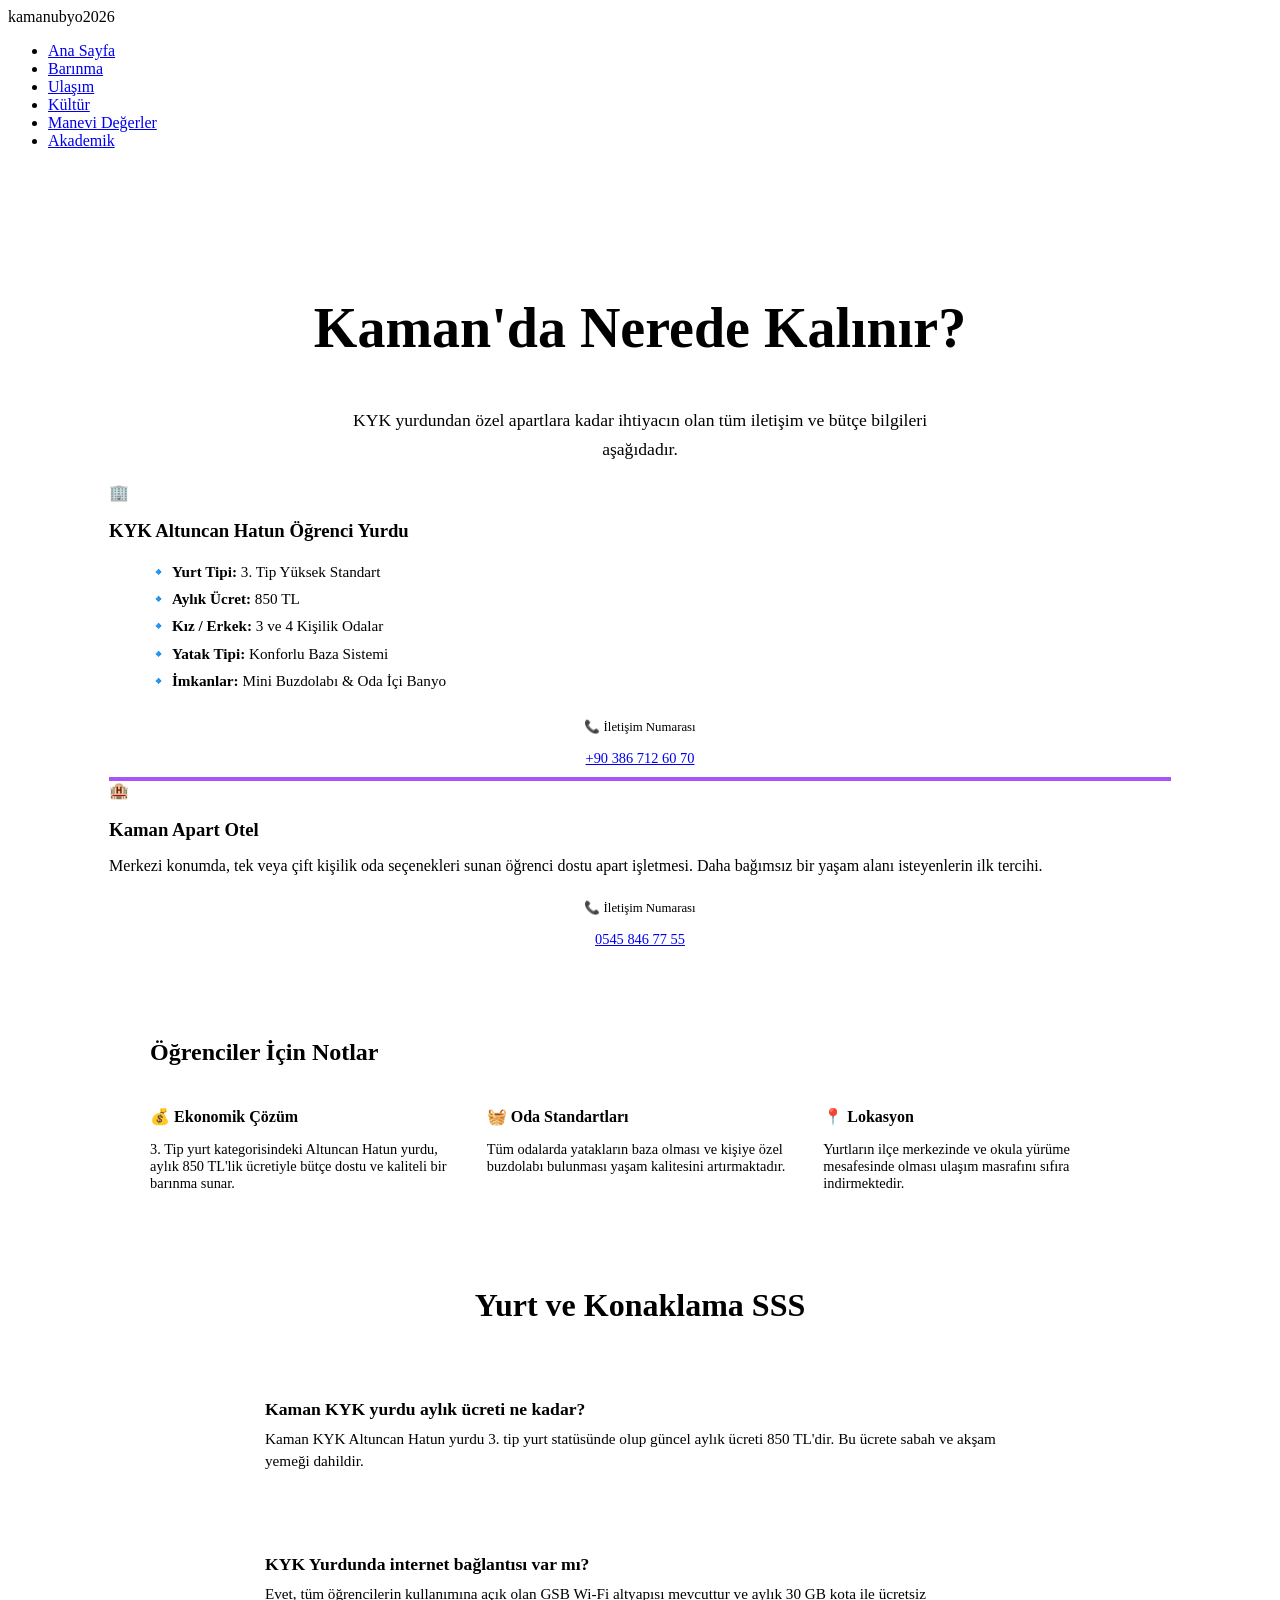
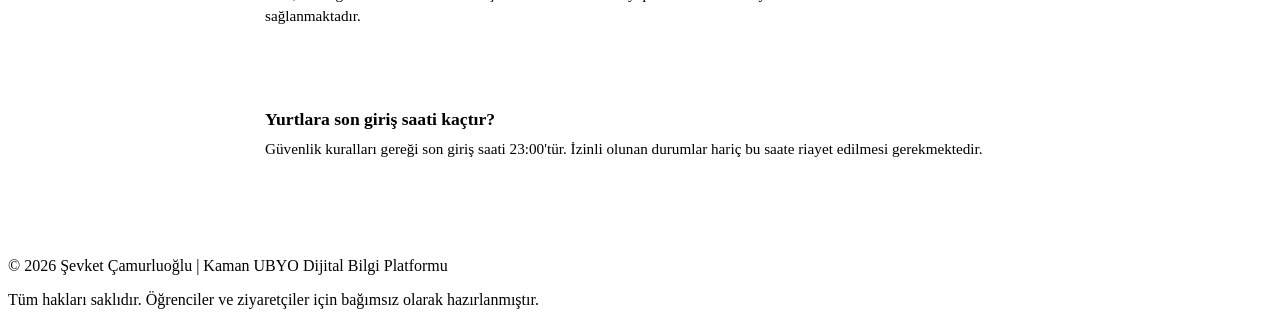
==== barinma.html @ aa822886 "Add files via upload" ====
<!DOCTYPE html>
<html lang="tr">
<head>
    <meta charset="UTF-8">
    <meta name="viewport" content="width=device-width, initial-scale=1.0">
    <title>Kaman Barınma ve Yurt Rehberi | kamanubyo2026</title>
    <meta name="description" content="Kaman KYK Altuncan Hatun Öğrenci Yurdu (3. Tip) imkanları ve aylık 850 TL güncel fiyatı. Oda özellikleri ve konaklama rehberi.">
    <link rel="stylesheet" href="css/style.css">
    <link rel="icon" type="image/png" href="img/logo.png"> <link rel="icon" href="data:image/svg+xml,<svg xmlns=%22http://www.w3.org/2000/svg%22 viewBox=%220 0 100 100%22><text y=%22.9em%22 font-size=%2290%22>🎓</text></svg>">

    
    <script type="application/ld+json">
    {
      "@context": "https://schema.org",
      "@type": "FAQPage",
      "mainEntity": [{
        "@type": "Question",
        "name": "Kaman KYK yurdu fiyatı ne kadar?",
        "acceptedAnswer": {
          "@type": "Answer",
          "text": "Kaman'daki KYK Altuncan Hatun Öğrenci Yurdu 3. tip bir yurt olup, 2026 yılı aylık ücreti 850 TL'dir."
        }
      }]
    }
    </script>
</head>
<body>

    <header>
        <nav class="navbar">
            <div class="logo">kamanubyo2026</div>
            <ul class="nav-links">
                <li><a href="index.html">Ana Sayfa</a></li>
                <li><a href="barinma.html">Barınma</a></li>
                <li><a href="ulasim.html">Ulaşım</a></li> 
                <li><a href="kultur.html">Kültür</a></li>
                <li><a href="degerler.html">Manevi Değerler</a></li>
                <li><a href="rehber.html">Akademik</a></li>
            </ul>
        </nav>
    </header>

    <main style="padding-top: 80px;">
        
        <section class="page-header" style="text-align: center; padding: 40px 8% 10px;">
            <h1 style="font-size: 3.5rem; margin-top: 10px;">Kaman'da <span class="gradient-text">Nerede Kalınır?</span></h1>
            <p style="color: var(--text-muted); max-width: 600px; margin: 15px auto 0; font-size: 1.1rem; line-height: 1.6;">KYK yurdundan özel apartlara kadar ihtiyacın olan tüm iletişim ve bütçe bilgileri aşağıdadır.</p>
        </section>

        <section class="grid-container" style="padding: 10px 8% 20px;">
            
            <div class="feature-card" style="border-top: 4px solid var(--accent-color);">
                <div class="icon">🏢</div>
                <h3 style="margin-bottom: 15px;">KYK Altuncan Hatun Öğrenci Yurdu</h3>
                <ul style="color: var(--text-muted); list-style: none; font-size: 0.95rem; margin-bottom: 25px; line-height: 1.8;">
                    <li>🔹 <strong>Yurt Tipi:</strong> 3. Tip Yüksek Standart</li>
                    <li>🔹 <strong>Aylık Ücret:</strong> 850 TL</li>
                    <li>🔹 <strong>Kız / Erkek:</strong> 3 ve 4 Kişilik Odalar</li>
                    <li>🔹 <strong>Yatak Tipi:</strong> Konforlu Baza Sistemi</li>
                    <li>🔹 <strong>İmkanlar:</strong> Mini Buzdolabı & Oda İçi Banyo</li>
                </ul>
                <div style="text-align: center;">
                    <span style="display: block; font-size: 0.8rem; color: var(--text-muted); margin-bottom: 5px;">📞 İletişim Numarası</span>
                    <a href="tel:+903867126070" class="btn-glow" style="padding: 10px 20px; font-size: 0.9rem; display: inline-block;">+90 386 712 60 70</a>
                </div>
            </div>

            <div class="feature-card" style="border-top: 4px solid #a855f7;">
                <div class="icon">🏨</div>
                <h3 style="margin-bottom: 15px;">Kaman Apart Otel</h3>
                <p style="color: var(--text-muted); margin-bottom: 25px;">Merkezi konumda, tek veya çift kişilik oda seçenekleri sunan öğrenci dostu apart işletmesi. Daha bağımsız bir yaşam alanı isteyenlerin ilk tercihi.</p>
                <div style="text-align: center;">
                    <span style="display: block; font-size: 0.8rem; color: var(--text-muted); margin-bottom: 5px;">📞 İletişim Numarası</span>
                    <a href="tel:+905458467755" class="btn-glow" style="padding: 10px 20px; font-size: 0.9rem; display: inline-block;">0545 846 77 55</a>
                </div>
            </div>

        </section>

        <section style="padding: 10px 8% 30px;">
            <div style="background: var(--card-bg); padding: 30px 40px; border-radius: 24px; border: 1px solid rgba(255,255,255,0.05);">
                <h2 style="margin-bottom: 20px;">Öğrenciler İçin <span class="gradient-text">Notlar</span></h2>
                <div style="display: grid; grid-template-columns: repeat(auto-fit, minmax(250px, 1fr)); gap: 30px;">
                    <div>
                        <h4 style="color: var(--text-main); margin-bottom: 10px;">💰 Ekonomik Çözüm</h4>
                        <p style="color: var(--text-muted); font-size: 0.9rem;">3. Tip yurt kategorisindeki Altuncan Hatun yurdu, aylık 850 TL'lik ücretiyle bütçe dostu ve kaliteli bir barınma sunar.</p>
                    </div>
                    <div>
                        <h4 style="color: var(--text-main); margin-bottom: 10px;">🧺 Oda Standartları</h4>
                        <p style="color: var(--text-muted); font-size: 0.9rem;">Tüm odalarda yatakların baza olması ve kişiye özel buzdolabı bulunması yaşam kalitesini artırmaktadır.</p>
                    </div>
                    <div>
                        <h4 style="color: var(--text-main); margin-bottom: 10px;">📍 Lokasyon</h4>
                        <p style="color: var(--text-muted); font-size: 0.9rem;">Yurtların ilçe merkezinde ve okula yürüme mesafesinde olması ulaşım masrafını sıfıra indirmektedir.</p>
                    </div>
                </div>
            </div>
        </section>
        
        <section class="faq-section" style="padding: 10px 8% 60px;">
            <div style="text-align: center; margin-bottom: 30px;">
                <h2 style="font-size: 2rem; margin-top: 10px;">Yurt ve Konaklama <span class="gradient-text">SSS</span></h2>
            </div>

            <div style="max-width: 800px; margin: 0 auto; display: flex; flex-direction: column; gap: 15px;">
                
                <div style="background: var(--card-bg); border: 1px solid rgba(255,255,255,0.05); padding: 20px 25px; border-radius: 16px; border-left: 4px solid var(--accent-color);">
                    <h4 style="color: var(--text-main); margin-bottom: 8px; font-size: 1.1rem;">Kaman KYK yurdu aylık ücreti ne kadar?</h4>
                    <p style="color: var(--text-muted); font-size: 0.95rem; margin: 0; line-height: 1.5;">Kaman KYK Altuncan Hatun yurdu 3. tip yurt statüsünde olup güncel aylık ücreti 850 TL'dir. Bu ücrete sabah ve akşam yemeği dahildir.</p>
                </div>

                <div style="background: var(--card-bg); border: 1px solid rgba(255,255,255,0.05); padding: 20px 25px; border-radius: 16px; border-left: 4px solid var(--accent-color);">
                    <h4 style="color: var(--text-main); margin-bottom: 8px; font-size: 1.1rem;">KYK Yurdunda internet bağlantısı var mı?</h4>
                    <p style="color: var(--text-muted); font-size: 0.95rem; margin: 0; line-height: 1.5;">Evet, tüm öğrencilerin kullanımına açık olan GSB Wi-Fi altyapısı mevcuttur ve aylık 30 GB kota ile ücretsiz sağlanmaktadır.</p>
                </div>

                <div style="background: var(--card-bg); border: 1px solid rgba(255,255,255,0.05); padding: 20px 25px; border-radius: 16px; border-left: 4px solid var(--accent-color);">
                    <h4 style="color: var(--text-main); margin-bottom: 8px; font-size: 1.1rem;">Yurtlara son giriş saati kaçtır?</h4>
                    <p style="color: var(--text-muted); font-size: 0.95rem; margin: 0; line-height: 1.5;">Güvenlik kuralları gereği son giriş saati 23:00'tür. İzinli olunan durumlar hariç bu saate riayet edilmesi gerekmektedir.</p>
                </div>

            </div>
        </section>

    </main>

    <footer>
        <div class="footer-content">
            <p>© 2026 Şevket Çamurluoğlu | Kaman UBYO Dijital Bilgi Platformu</p>
            <p>Tüm hakları saklıdır. Öğrenciler ve ziyaretçiler için bağımsız olarak hazırlanmıştır.</p>
        </div>
    </footer>

</body>
</html>
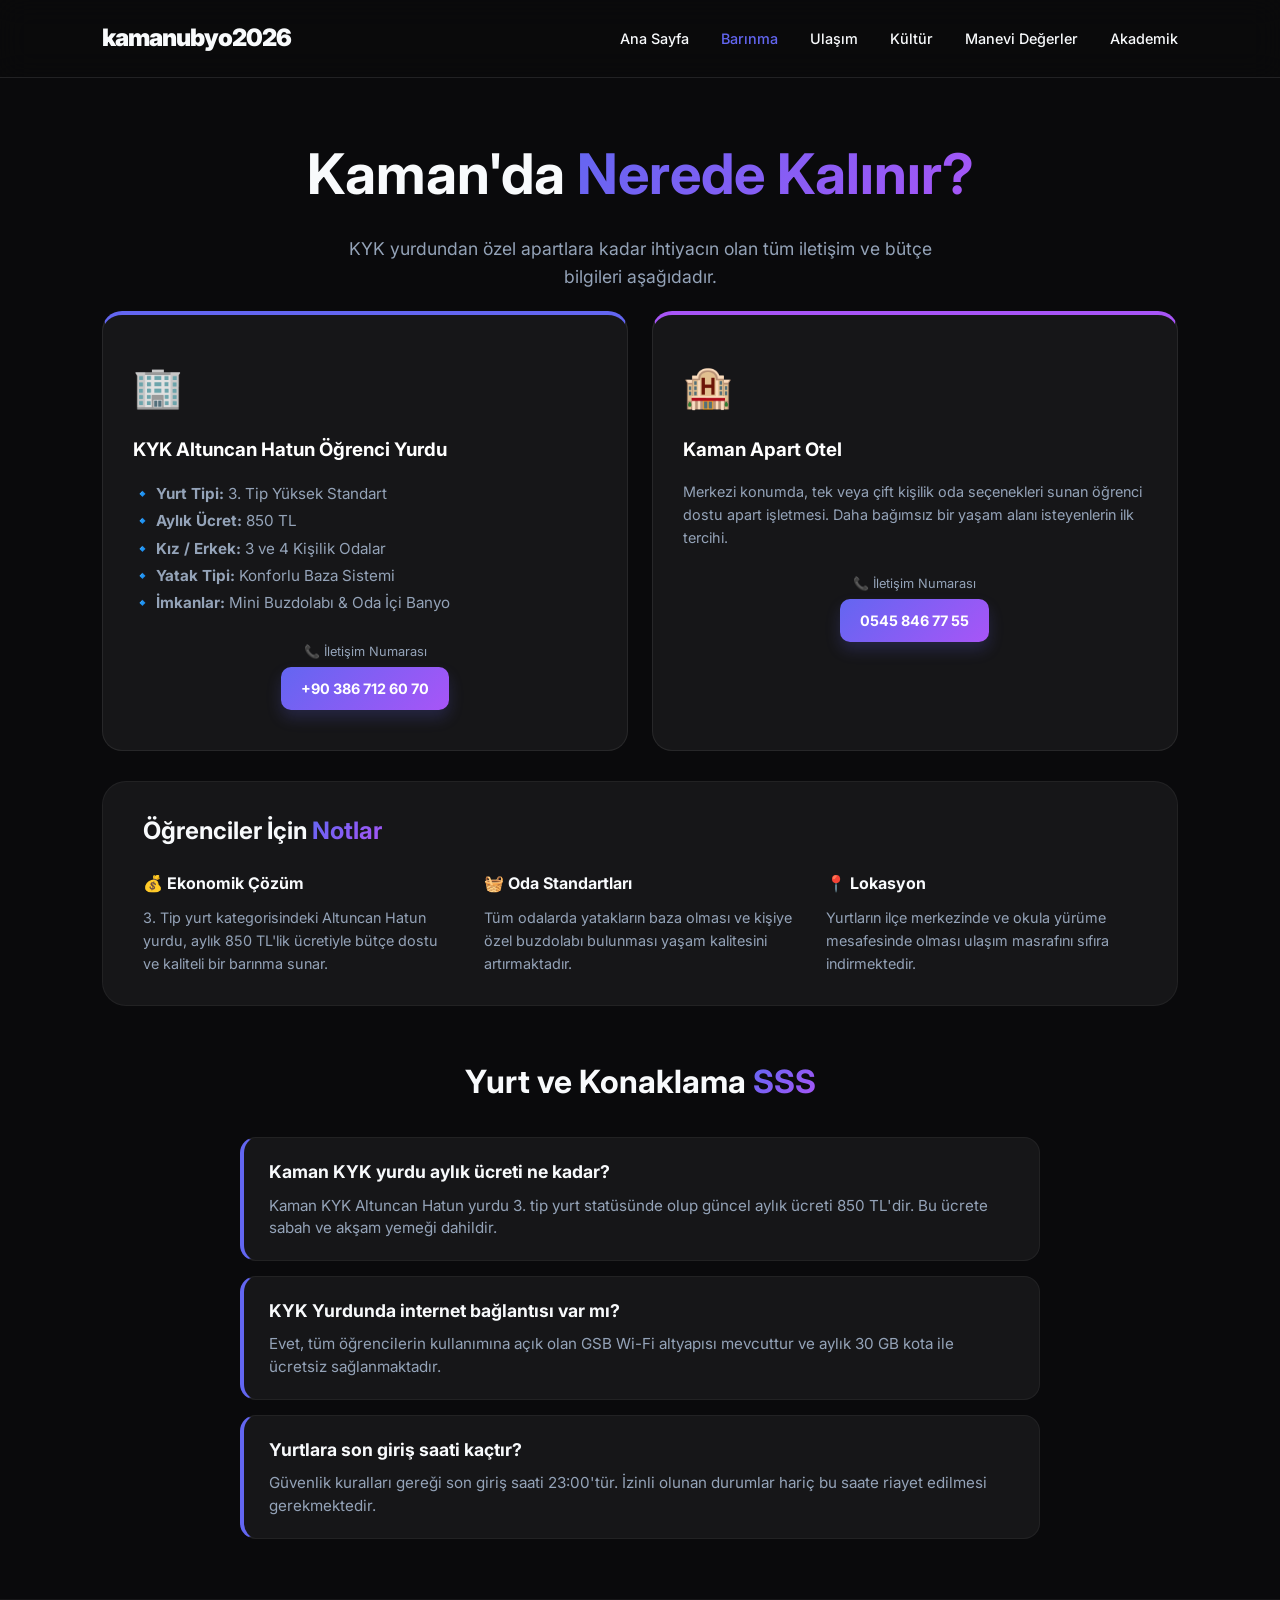
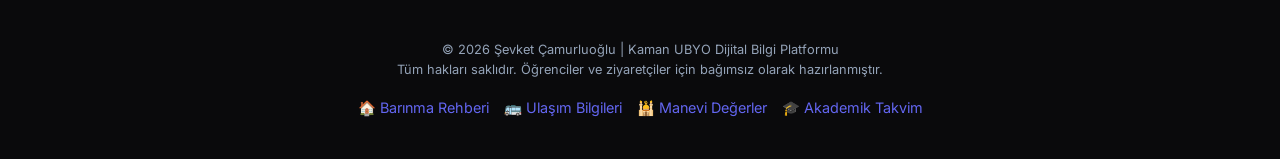
==== commit d7b75f9a: "Update barinma.html" ====
--- a/barinma.html
+++ b/barinma.html
@@ -3,12 +3,22 @@
 <head>
     <meta charset="UTF-8">
     <meta name="viewport" content="width=device-width, initial-scale=1.0">
-    <title>Kaman Barınma ve Yurt Rehberi | kamanubyo2026</title>
-    <meta name="description" content="Kaman KYK Altuncan Hatun Öğrenci Yurdu (3. Tip) imkanları ve aylık 850 TL güncel fiyatı. Oda özellikleri ve konaklama rehberi.">
+    
+    <title>Kaman Yurt Fiyatları ve Barınma Rehberi 2026 | kamanubyo2026</title>
+    
+    <meta name="description" content="Kaman'da KYK yurtları, Altuncan Hatun Öğrenci Yurdu fiyatları (850 TL), özel apartlar ve konaklama imkanları hakkında güncel 2026 barınma rehberi.">
+    <meta name="author" content="Şevket Çamurluoğlu">
+
+    <meta property="og:title" content="Kaman Yurt Fiyatları ve Barınma Rehberi 2026">
+    <meta property="og:description" content="Kaman KYK Altuncan Hatun Öğrenci Yurdu imkanları ve Kaman apart otel iletişim bilgileri. Öğrenciler için konaklama rehberi.">
+    <meta property="og:image" content="https://kamanubyo2026.info/img/kaman.jpg">
+    <meta property="og:url" content="https://kamanubyo2026.info/barinma.html">
+    <meta property="og:type" content="website">
+
     <link rel="stylesheet" href="css/style.css">
-    <link rel="icon" type="image/png" href="img/logo.png"> <link rel="icon" href="data:image/svg+xml,<svg xmlns=%22http://www.w3.org/2000/svg%22 viewBox=%220 0 100 100%22><text y=%22.9em%22 font-size=%2290%22>🎓</text></svg>">
+    <link rel="icon" type="image/png" href="img/logo.png"> 
+    <link rel="icon" href="data:image/svg+xml,<svg xmlns=%22http://www.w3.org/2000/svg%22 viewBox=%220 0 100 100%22><text y=%22.9em%22 font-size=%2290%22>🎓</text></svg>">
 
-    
     <script type="application/ld+json">
     {
       "@context": "https://schema.org",
@@ -31,7 +41,7 @@
             <div class="logo">kamanubyo2026</div>
             <ul class="nav-links">
                 <li><a href="index.html">Ana Sayfa</a></li>
-                <li><a href="barinma.html">Barınma</a></li>
+                <li><a href="barinma.html" style="color: var(--accent-color);">Barınma</a></li>
                 <li><a href="ulasim.html">Ulaşım</a></li> 
                 <li><a href="kultur.html">Kültür</a></li>
                 <li><a href="degerler.html">Manevi Değerler</a></li>
@@ -128,8 +138,15 @@
         <div class="footer-content">
             <p>© 2026 Şevket Çamurluoğlu | Kaman UBYO Dijital Bilgi Platformu</p>
             <p>Tüm hakları saklıdır. Öğrenciler ve ziyaretçiler için bağımsız olarak hazırlanmıştır.</p>
+            
+            <div style="margin-top: 15px; font-size: 0.9rem; display: flex; justify-content: center; flex-wrap: wrap; gap: 15px;">
+                <a href="barinma.html" style="color: var(--accent-color); text-decoration: none;">🏠 Barınma Rehberi</a>
+                <a href="ulasim.html" style="color: var(--accent-color); text-decoration: none;">🚌 Ulaşım Bilgileri</a>
+                <a href="degerler.html" style="color: var(--accent-color); text-decoration: none;">🕌 Manevi Değerler</a>
+                <a href="rehber.html" style="color: var(--accent-color); text-decoration: none;">🎓 Akademik Takvim</a>
+            </div>
         </div>
     </footer>
 
 </body>
-</html>+</html>
--- a/css/style.css
+++ b/css/style.css
@@ -0,0 +1,443 @@
+﻿/* Google Fonts */
+@import url('https://fonts.googleapis.com/css2?family=Inter:wght@300;400;600;900&display=swap');
+
+/* Değişkenler */
+:root {
+    --bg-dark: #0a0a0c;
+    --card-bg: rgba(255, 255, 255, 0.05);
+    --accent-color: #6366f1;
+    --accent-gradient: linear-gradient(135deg, #6366f1 0%, #a855f7 100%);
+    --text-main: #f8fafc;
+    --text-muted: #94a3b8;
+}
+
+/* Reset */
+* { margin: 0; padding: 0; box-sizing: border-box; }
+html { scroll-behavior: smooth; }
+
+body {
+    background-color: var(--bg-dark);
+    font-family: 'Inter', sans-serif;
+    color: var(--text-main);
+    line-height: 1.6;
+    overflow-x: hidden;
+}
+
+/* Navigasyon */
+.navbar {
+    position: fixed;
+    top: 0; width: 100%; z-index: 1000;
+    padding: 1.2rem 8%;
+    display: flex; justify-content: space-between; align-items: center;
+    backdrop-filter: blur(15px);
+    background: rgba(10, 10, 12, 0.8);
+    border-bottom: 1px solid rgba(255, 255, 255, 0.1);
+}
+
+.logo { font-weight: 900; font-size: 1.5rem; letter-spacing: -1px; }
+.logo span { color: var(--accent-color); }
+
+.nav-links { display: flex; list-style: none; }
+.nav-links a { 
+    color: var(--text-main); text-decoration: none; 
+    margin-left: 2rem; font-weight: 500; font-size: 0.9rem;
+    transition: 0.3s;
+}
+.nav-links a:hover { color: var(--accent-color); }
+
+/* Hero Alanı */
+.hero {
+    padding: 180px 8% 80px;
+    background: radial-gradient(circle at top right, rgba(99, 102, 241, 0.1), transparent);
+}
+
+.badge {
+    background: var(--accent-gradient);
+    padding: 6px 14px; border-radius: 50px;
+    font-size: 0.7rem; font-weight: 800;
+    text-transform: uppercase; display: inline-block; margin-bottom: 1rem;
+}
+
+.hero h1 {
+    font-size: clamp(2.5rem, 8vw, 4rem);
+    line-height: 1.1; margin-bottom: 1.5rem; font-weight: 900;
+}
+
+.gradient-text {
+    background: var(--accent-gradient);
+    -webkit-background-clip: text;
+    background-clip: text;
+    -webkit-text-fill-color: transparent;
+}
+
+.hero p {
+    max-width: 600px; font-size: 1.1rem;
+    color: var(--text-muted); margin-bottom: 2.5rem;
+}
+
+/* Butonlar */
+.btn-glow {
+    padding: 14px 32px; background: var(--accent-gradient);
+    color: white; text-decoration: none; border-radius: 10px;
+    font-weight: 700; box-shadow: 0 8px 15px rgba(99, 102, 241, 0.2);
+    transition: 0.3s; display: inline-block;
+}
+
+.btn-outline {
+    margin-left: 15px; padding: 14px 32px;
+    border: 1px solid rgba(255,255,255,0.2); color: white;
+    text-decoration: none; border-radius: 10px; transition: 0.3s;
+}
+
+.btn-glow:hover { transform: translateY(-3px); box-shadow: 0 12px 25px rgba(99, 102, 241, 0.4); }
+
+/* Kartlar */
+.grid-container {
+    display: grid; grid-template-columns: repeat(auto-fit, minmax(280px, 1fr));
+    gap: 24px; padding: 40px 8%;
+}
+
+.feature-card {
+    background: var(--card-bg); border: 1px solid rgba(255,255,255,0.08);
+    padding: 40px 30px; border-radius: 20px;
+    text-decoration: none; color: white; transition: 0.4s;
+}
+
+.feature-card:hover { border-color: var(--accent-color); transform: translateY(-8px); background: rgba(255,255,255,0.08); }
+.feature-card .icon { font-size: 2.5rem; margin-bottom: 1rem; display: block; }
+.feature-card h3 { margin-bottom: 0.8rem; }
+.feature-card p { color: var(--text-muted); font-size: 0.9rem; }
+
+/* Stats */
+.stats-container {
+    display: flex; justify-content: space-around; flex-wrap: wrap;
+    padding: 60px 5%; background: rgba(255,255,255,0.02);
+    border-radius: 30px; margin: 40px 8%; gap: 20px;
+}
+
+.stat-item { text-align: center; min-width: 150px; }
+.stat-number { display: block; font-size: 2.5rem; font-weight: 900; color: var(--accent-color); }
+.stat-label { color: var(--text-muted); font-size: 0.8rem; text-transform: uppercase; }
+
+/* About & FAQ */
+.about-seo { padding: 60px 8%; }
+.content-box { background: var(--card-bg); padding: 40px; border-radius: 24px; border: 1px solid rgba(255,255,255,0.05); }
+.content-box h2 { margin-bottom: 20px; }
+.content-box p { color: var(--text-muted); margin-bottom: 15px; }
+
+.faq-section { padding: 40px 8% 100px; }
+.section-title { text-align: center; margin-bottom: 40px; }
+.faq-item { background: rgba(255,255,255,0.02); padding: 20px; border-radius: 12px; margin-bottom: 15px; border-left: 3px solid var(--accent-color); }
+.faq-item h4 { margin-bottom: 8px; }
+.faq-item p { color: var(--text-muted); font-size: 0.9rem; }
+
+/* Footer */
+footer { padding: 40px 8%; text-align: center; border-top: 1px solid rgba(255,255,255,0.05); color: var(--text-muted); font-size: 0.8rem; }
+
+/* --- DUYURULAR VE HABERLER BÖLÜMÜ --- */
+.news-section { 
+    padding: 60px 8%; 
+    background: rgba(0, 0, 0, 0.2); /* Arka planı hafif koyulaştırıp ayırıyoruz */
+}
+.news-grid { 
+    display: grid; 
+    grid-template-columns: repeat(auto-fit, minmax(300px, 1fr)); 
+    gap: 30px; 
+}
+.news-card { 
+    background: var(--card-bg); 
+    padding: 30px; 
+    border-radius: 16px; 
+    border: 1px solid rgba(255,255,255,0.05); 
+    transition: 0.3s; 
+}
+.news-card:hover { 
+    transform: translateY(-5px); 
+    border-color: var(--accent-color); 
+    box-shadow: 0 10px 20px rgba(99, 102, 241, 0.1);
+}
+.news-date { 
+    font-size: 0.85rem; 
+    color: var(--accent-color); 
+    font-weight: 800; 
+    margin-bottom: 10px; 
+}
+.news-card h4 { 
+    margin-bottom: 15px; 
+    font-size: 1.2rem; 
+    color: var(--text-main);
+}
+.news-card p { 
+    color: var(--text-muted); 
+    font-size: 0.95rem; 
+    margin-bottom: 20px; 
+}
+.read-more { 
+    color: var(--text-main); 
+    text-decoration: none; 
+    font-size: 0.9rem; 
+    font-weight: bold; 
+    transition: 0.3s; 
+}
+.read-more:hover { color: var(--accent-color); }
+
+/* --- ÖĞRENCİ YORUMLARI BÖLÜMÜ --- */
+.testimonials-section { padding: 80px 8%; }
+.testimonial-grid { 
+    display: grid; 
+    grid-template-columns: repeat(auto-fit, minmax(350px, 1fr)); 
+    gap: 30px; 
+}
+.testimonial-card { 
+    background: linear-gradient(145deg, rgba(255,255,255,0.03) 0%, rgba(255,255,255,0.01) 100%); 
+    padding: 40px; 
+    border-radius: 20px; 
+    border-left: 4px solid var(--accent-color); 
+    position: relative; 
+}
+/* Arka plana kocaman havalı bir tırnak işareti koyuyoruz */
+.testimonial-card::before { 
+    content: '"'; 
+    font-size: 8rem; 
+    position: absolute; 
+    top: 20px; 
+    right: 20px; 
+    color: rgba(255,255,255,0.03); 
+    font-family: serif; 
+    line-height: 1; 
+}
+.testimonial-card p { 
+    font-style: italic; 
+    color: var(--text-muted); 
+    margin-bottom: 25px; 
+    position: relative; 
+    z-index: 1; 
+    font-size: 1.05rem;
+}
+.student-info strong { 
+    display: block; 
+    color: var(--text-main); 
+    font-size: 1.1rem; 
+}
+.student-info span { 
+    color: var(--accent-color); 
+    font-size: 0.85rem; 
+    font-weight: 600;
+}
+/* --- HARITA VE KONUM BÖLÜMÜ --- */
+.map-section {
+    padding: 80px 8%;
+    background: linear-gradient(to bottom, transparent, rgba(99, 102, 241, 0.03));
+}
+
+.map-grid {
+    display: grid;
+    grid-template-columns: 1fr 1.2fr;
+    gap: 50px;
+    align-items: center;
+}
+
+/* Harita Bilgi Kısmı */
+.map-info h2 {
+    font-size: 2.5rem;
+    margin-bottom: 20px;
+}
+
+.map-info p {
+    color: var(--text-muted);
+    margin-bottom: 30px;
+    font-size: 1.05rem;
+}
+
+.contact-details {
+    margin-bottom: 40px;
+}
+
+.contact-item {
+    display: flex;
+    gap: 15px;
+    margin-bottom: 20px;
+}
+
+.contact-item .icon {
+    font-size: 1.5rem;
+    background: var(--card-bg);
+    width: 50px;
+    height: 50px;
+    display: flex;
+    align-items: center;
+    justify-content: center;
+    border-radius: 12px;
+    border: 1px solid rgba(255, 255, 255, 0.05);
+}
+
+.contact-item strong {
+    display: block;
+    color: var(--text-main);
+}
+
+.contact-item p {
+    margin: 0;
+    font-size: 0.9rem;
+}
+
+/* Harita Çerçevesi */
+.map-frame {
+    position: relative;
+    border-radius: 24px;
+    overflow: hidden;
+    border: 2px solid rgba(99, 102, 241, 0.1);
+    box-shadow: 0 20px 40px rgba(0, 0, 0, 0.4);
+}
+
+.map-frame iframe {
+    filter: invert(90%) hue-rotate(180deg) brightness(95%) contrast(90%); /* Haritayı Dark Mode yapar */
+    display: block;
+}
+
+/* Mobil Uyumluluk */
+@media (max-width: 992px) {
+    .map-grid {
+        grid-template-columns: 1fr;
+        text-align: center;
+    }
+    .contact-item {
+        justify-content: center;
+        text-align: left;
+    }
+    .map-frame {
+        height: 300px;
+    }
+}
+/* --- ÜCRET TABLOSU TASARIMI --- */
+.pricing-section .table-container {
+    background: var(--card-bg);
+    border: 1px solid rgba(255, 255, 255, 0.05);
+    border-radius: 20px;
+    padding: 40px 30px;
+    box-shadow: 0 10px 30px rgba(0,0,0,0.3);
+}
+
+.table-responsive {
+    overflow-x: auto; /* Telefondan girilince tablo sağa sola kaydırılabilsin */
+}
+
+.styled-table {
+    width: 100%;
+    border-collapse: collapse;
+    font-size: 1.05rem;
+    text-align: left;
+    white-space: nowrap;
+}
+
+.styled-table thead tr {
+    background-color: rgba(99, 102, 241, 0.1);
+    color: var(--accent-color);
+    border-bottom: 2px solid var(--accent-color);
+}
+
+.styled-table th, .styled-table td {
+    padding: 18px 20px;
+}
+
+.styled-table tbody tr {
+    border-bottom: 1px solid rgba(255, 255, 255, 0.05);
+    transition: background-color 0.3s ease;
+}
+
+.styled-table tbody tr:hover {
+    background-color: rgba(255, 255, 255, 0.03); /* Fareyle üstüne gelince hafif parlar */
+}
+
+.styled-table tbody tr:last-of-type {
+    border-bottom: none;
+}
+
+.styled-table td.price {
+    font-weight: 900;
+    color: var(--text-main);
+    font-size: 1.15rem;
+}
+
+.styled-table td.free {
+    color: #10b981; /* Ücretsiz yazısını havalı bir yeşil yapar */
+}
+
+/* =========================================
+   📱 MOBİL UYUM (RESPONSIVE) AYARLARI
+   ========================================= */
+
+@media screen and (max-width: 768px) {
+    /* 1. Menü (Navbar) Düzenlemesi */
+    .navbar {
+        flex-direction: column;
+        padding: 15px;
+    }
+    .nav-links {
+        flex-direction: column;
+        gap: 15px;
+        padding-top: 15px;
+        text-align: center;
+        width: 100%;
+    }
+    .nav-links li {
+        width: 100%;
+    }
+    .nav-links a {
+        display: block;
+        padding: 10px;
+        background: rgba(255, 255, 255, 0.05);
+        border-radius: 8px;
+    }
+
+    /* 2. Ana Başlık (Hero) Düzenlemesi */
+    .hero {
+        padding: 40px 20px;
+    }
+    .hero h1 {
+        font-size: 2.2rem; /* Başlığı telefona göre küçülttük */
+        line-height: 1.2;
+    }
+    .hero-content p {
+        font-size: 1rem;
+    }
+    .hero-buttons {
+        flex-direction: column; /* Butonları alt alta aldık */
+        gap: 15px;
+        width: 100%;
+    }
+    .hero-buttons a {
+        width: 100%;
+        text-align: center;
+    }
+
+    /* 3. Tüm Kutulu Tasarımları (Grid) Tek Sütuna Düşürme */
+    .grid-container, 
+    .news-grid, 
+    .testimonial-grid {
+        grid-template-columns: 1fr; /* Yanyana olanları alt alta dizer */
+        padding: 20px;
+        gap: 20px;
+    }
+
+    /* 4. Duyurular / Haberler Kartı Düzeni */
+    .news-item {
+        flex-direction: column; /* Tarih ve yazıyı alt alta al */
+        text-align: center;
+    }
+    .news-date {
+        margin-right: 0 !important;
+        margin-bottom: 15px;
+        width: 100%;
+    }
+
+    /* 5. Footer (En Alt Kısım) */
+    .footer-content {
+        padding: 20px;
+        text-align: center;
+    }
+    .footer-content div[style*="display: flex"] {
+        flex-direction: column !important; /* Alt linkleri alt alta yap */
+        gap: 10px !important;
+    }
+}
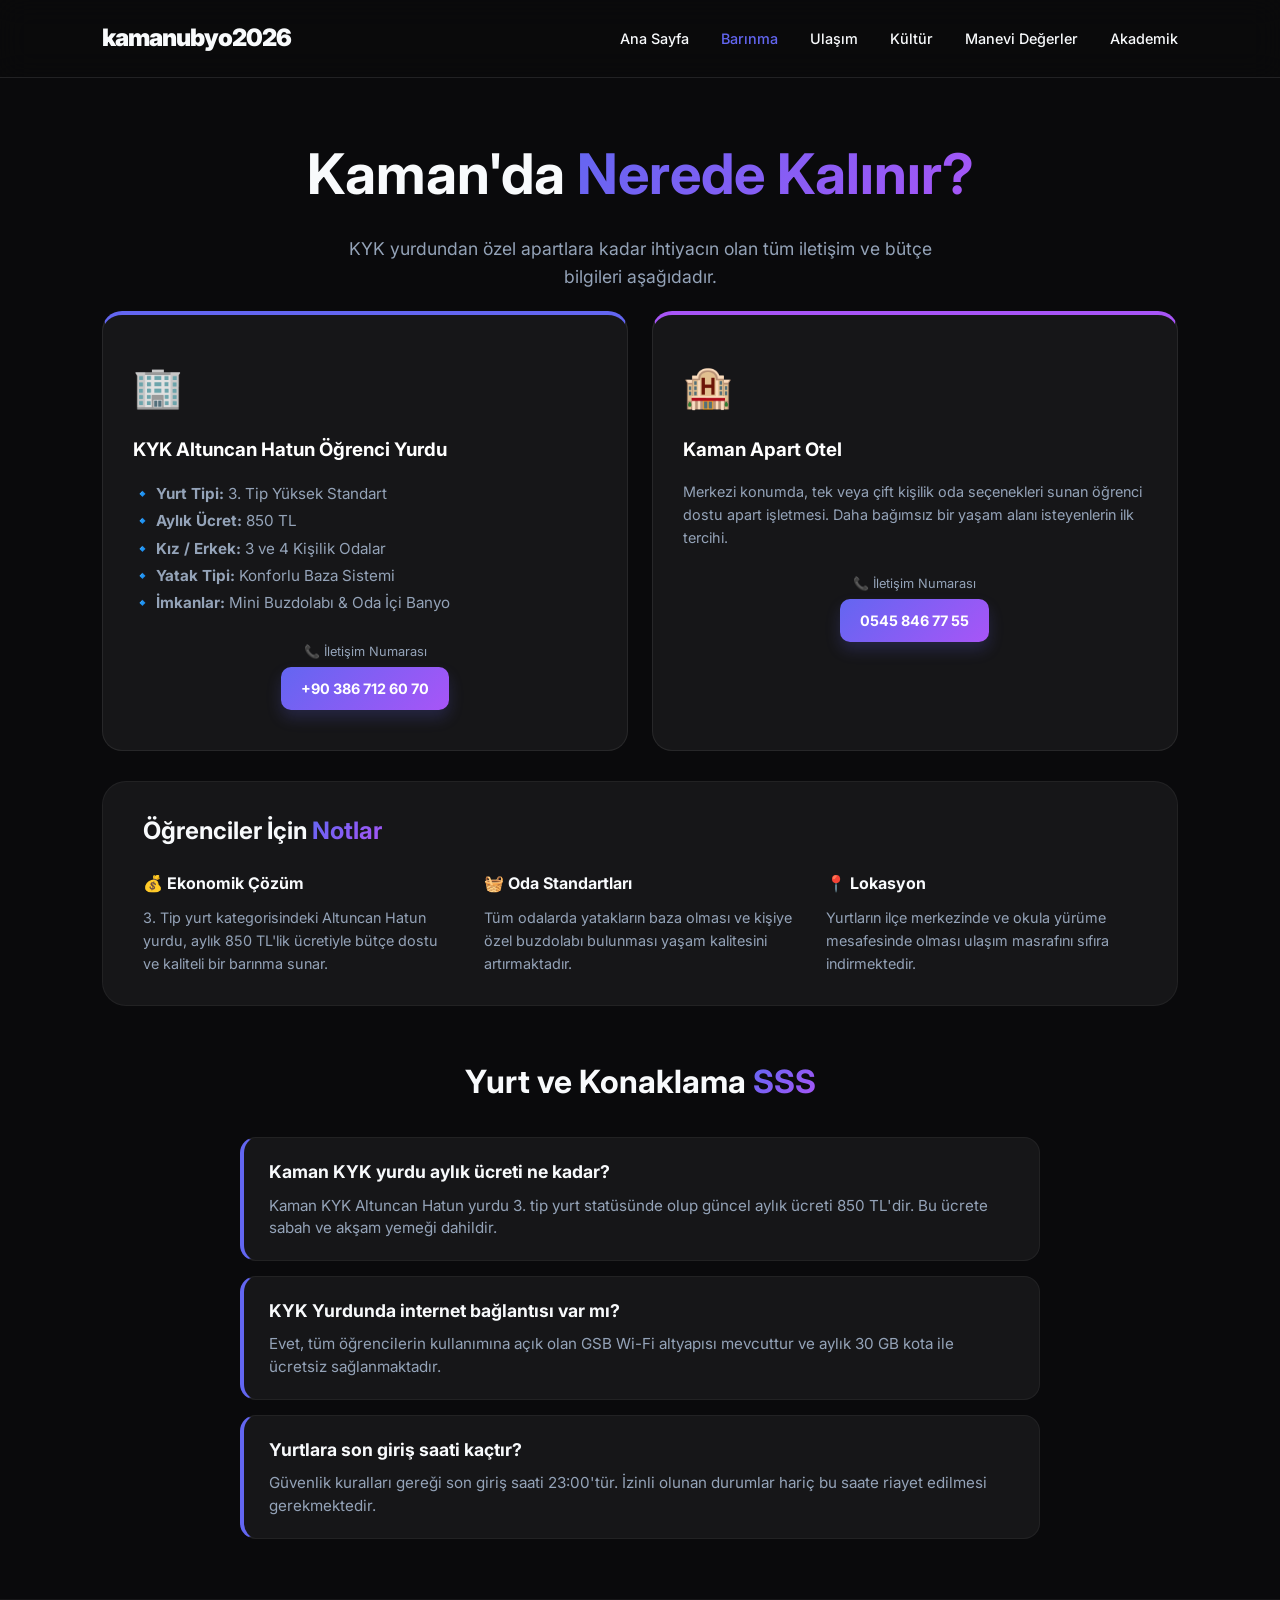
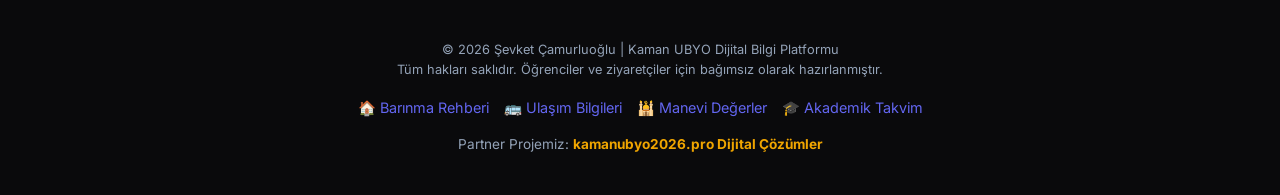
==== commit 69caf228: "Update barinma.html" ====
--- a/barinma.html
+++ b/barinma.html
@@ -17,7 +17,7 @@
 
     <link rel="stylesheet" href="css/style.css">
     <link rel="icon" type="image/png" href="img/logo.png"> 
-    <link rel="icon" href="data:image/svg+xml,<svg xmlns=%22http://www.w3.org/2000/svg%22 viewBox=%220 0 100 100%22><text y=%22.9em%22 font-size=%2290%22>🎓</text></svg>">
+    
 
     <script type="application/ld+json">
     {
@@ -33,7 +33,20 @@
       }]
     }
     </script>
+     <!-- Google tag (gtag.js) -->
+    <script async src="https://www.googletagmanager.com/gtag/js?id=G-K38H8YLSPQ"></script>
+    <script>
+      window.dataLayer = window.dataLayer || [];
+      function gtag(){dataLayer.push(arguments);}
+      gtag('js', new Date());
+
+      gtag('config', 'G-K38H8YLSPQ');
+    </script>
+    <link rel="manifest" href="manifest.json">
+    <meta name="theme-color" content="#6366f1">
+    <link rel="preload" as="image" href="img/logo.png">
 </head>
+   
 <body>
 
     <header>
@@ -146,6 +159,9 @@
                 <a href="rehber.html" style="color: var(--accent-color); text-decoration: none;">🎓 Akademik Takvim</a>
             </div>
         </div>
+         <div style="margin-top: 15px; text-align: center; font-size: 0.85rem;">
+          <p>Partner Projemiz: <a href="https://kamanubyo2026.pro" target="_blank" rel="noopener noreferrer" style="color: #f0a500; font-weight: bold; text-decoration: none;">kamanubyo2026.pro Dijital Çözümler</a></p>
+        </div>
     </footer>
 
 </body>
--- a/css/style.css
+++ b/css/style.css
@@ -1,4 +1,4 @@
-﻿/* Google Fonts */
+/* Google Fonts */
 @import url('https://fonts.googleapis.com/css2?family=Inter:wght@300;400;600;900&display=swap');
 
 /* Değişkenler */
@@ -368,26 +368,36 @@
    ========================================= */
 
 @media screen and (max-width: 768px) {
-    /* 1. Menü (Navbar) Düzenlemesi */
+   /* 1. Menü (Navbar) Düzenlemesi - YENİ KAYDIRMALI YAPI */
     .navbar {
         flex-direction: column;
-        padding: 15px;
+        padding: 10px 15px;
     }
     .nav-links {
-        flex-direction: column;
-        gap: 15px;
-        padding-top: 15px;
-        text-align: center;
+        flex-direction: row;
+        flex-wrap: nowrap;
+        overflow-x: auto; /* Sağa sola kaydırma özelliği eklendi */
+        gap: 10px;
+        padding-top: 10px;
+        padding-bottom: 5px;
         width: 100%;
+        justify-content: flex-start;
+        -webkit-overflow-scrolling: touch; /* Mobilde yağ gibi kaysın diye */
+    }
+    /* Mobildeki o çirkin kaydırma çubuğunu tamamen gizler */
+    .nav-links::-webkit-scrollbar {
+        display: none;
     }
     .nav-links li {
-        width: 100%;
+        width: auto;
     }
     .nav-links a {
-        display: block;
-        padding: 10px;
+        display: inline-block;
+        padding: 8px 16px;
+        font-size: 0.9rem;
+        white-space: nowrap; /* Yazıların iki satıra bölünmesini engeller */
         background: rgba(255, 255, 255, 0.05);
-        border-radius: 8px;
+        border-radius: 20px; /* Daha modern, oval kapsül butonlar */
     }
 
     /* 2. Ana Başlık (Hero) Düzenlemesi */
@@ -440,4 +450,124 @@
         flex-direction: column !important; /* Alt linkleri alt alta yap */
         gap: 10px !important;
     }
-}
+    /* Mobilde Header'ın yazıları yutmasını engelleme */
+    main {
+        padding-top: 140px !important;
+    }
+
+    /* Mobilde butonların üst üste binmesini kesin olarak çözen kod */
+    .btn-glow, .btn-outline {
+        display: block !important;
+        width: 100% !important;
+        margin-left: 0 !important;
+        margin-right: 0 !important;
+        margin-bottom: 15px !important;
+        box-sizing: border-box;
+        text-align: center;
+    }
+}
+/* 🚀 SAYFA GEÇİŞ EFEKTİ (SMOOTH TRANSITION) */
+body {
+    animation: fadeIn 0.6s ease-out;
+}
+@keyframes fadeIn {
+    0% { opacity: 0; transform: translateY(15px); }
+    100% { opacity: 1; transform: translateY(0); }
+}
+html { scroll-behavior: smooth; }
+
+/* 🚀 PREMIUM ÖZEL KAYDIRMA ÇUBUĞU (SCROLLBAR) */
+::-webkit-scrollbar { width: 8px; }
+::-webkit-scrollbar-track { background: var(--bg-color); }
+::-webkit-scrollbar-thumb { background: linear-gradient(180deg, #6366f1, #a855f7); border-radius: 10px; }
+::-webkit-scrollbar-thumb:hover { background: #ec4899; }
+
+/* 🚀 YAN YANA TASARIM: SOLDA YAZI, SAĞDA DÖNEN SLIDER (HERO SPLIT) */
+.hero-split {
+    display: flex;
+    align-items: center;
+    justify-content: space-between;
+    padding: 20px 8% 60px; 
+    gap: 50px;
+    min-height: 60vh;
+}
+
+/* Sol taraftaki yazı alanı */
+.hero-split .hero-content {
+    flex: 1;
+    position: relative;
+    text-align: left;
+    transform: none;
+    top: auto;
+    left: auto;
+    padding: 0;
+    max-width: 100%;
+}
+
+.hero-split .hero-content h1 {
+    font-size: 3.8rem;
+    margin-bottom: 15px;
+    line-height: 1.1;
+}
+
+.hero-split .hero-content p {
+    font-size: 1.2rem;
+    margin-bottom: 30px;
+}
+
+/* Sağ taraftaki dönen resim alanı */
+.slider-container {
+    flex: 1;
+    position: relative;
+    width: 100%;
+    max-width: 550px;
+    height: 380px; /* Resimlerin çok devasa olmasını engeller */
+    border-radius: 24px;
+    overflow: hidden;
+    box-shadow: 0 20px 40px rgba(0,0,0,0.5);
+    border: 1px solid rgba(255,255,255,0.1);
+}
+
+.slider-wrapper {
+    display: flex;
+    width: 200%;
+    height: 100%;
+    animation: slideAnimation 10s infinite ease-in-out;
+}
+
+.slide {
+    width: 50%;
+    height: 100%;
+}
+
+.slide img {
+    width: 100%;
+    height: 100%;
+    object-fit: cover; /* Çerçeveye jilet gibi oturur */
+}
+
+/* 🚀 CSS3 OTOMATİK DÖNME ANİMASYONU */
+@keyframes slideAnimation {
+    0%, 45% { transform: translateX(0); }
+    50%, 95% { transform: translateX(-50%); }
+    100% { transform: translateX(0); }
+}
+
+/* Mobil Uyum: Mobilde yan yana sığmayacağı için alt alta geçerler */
+@media screen and (max-width: 992px) {
+    .hero-split {
+        flex-direction: column;
+        text-align: center;
+        padding-top: 40px;
+        gap: 30px;
+    }
+    .hero-split .hero-content {
+        text-align: center;
+    }
+    .hero-split .hero-content h1 {
+        font-size: 2.8rem;
+    }
+    .slider-container {
+        height: 300px;
+    }
+}
